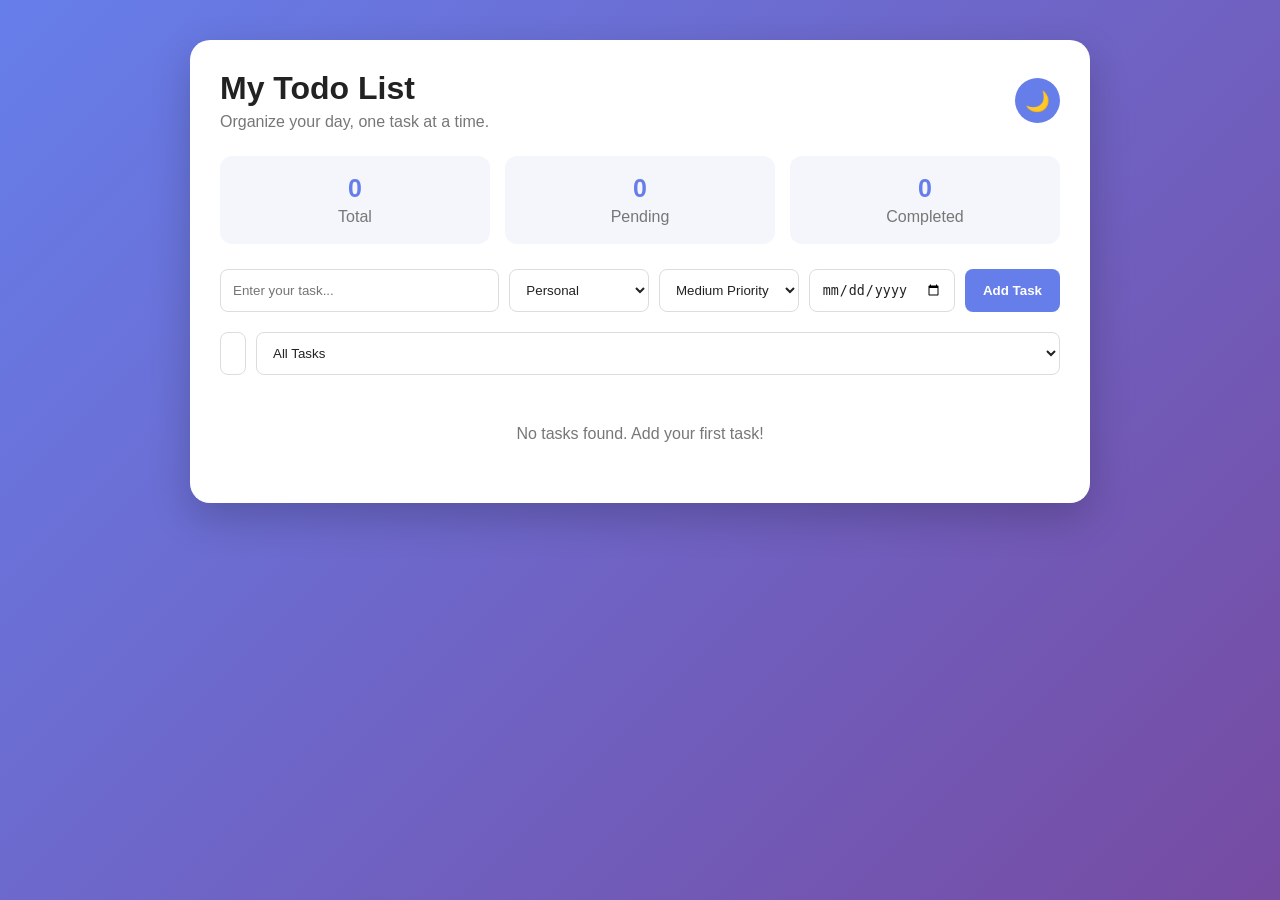
==== Todo.html @ e9f1dc82 "Rename index.html to Todo.html" ====
<!DOCTYPE html>
<html lang="en">
<head>
    <meta charset="UTF-8">
    <meta name="viewport" content="width=device-width, initial-scale=1.0">
    <title>Charu's Todo List</title>
    <link rel="stylesheet" href="style.css">
</head>

<body>

    <div class="app">

        <header>
            <div>
                <h1>My Todo List</h1>
                <p>Organize your day, one task at a time.</p>
            </div>

            <button id="themeBtn" class="theme-btn">🌙</button>
        </header>

        <!-- Statistics -->
        <div class="stats">
            <div class="stat-card">
                <h3 id="totalCount">0</h3>
                <p>Total</p>
            </div>

            <div class="stat-card">
                <h3 id="pendingCount">0</h3>
                <p>Pending</p>
            </div>

            <div class="stat-card">
                <h3 id="completedCount">0</h3>
                <p>Completed</p>
            </div>
        </div>

        <!-- Add Task -->
        <div class="task-form">

            <input
                type="text"
                id="taskInput"
                placeholder="Enter your task..."
                maxlength="100"
            >

            <select id="categoryInput">
                <option value="Personal">Personal</option>
                <option value="Work">Work</option>
                <option value="Study">Study</option>
                <option value="Other">Other</option>
            </select>

            <select id="priorityInput">
                <option value="Low">Low Priority</option>
                <option value="Medium" selected>Medium Priority</option>
                <option value="High">High Priority</option>
            </select>

            <input type="date" id="dateInput">

            <button id="addBtn">Add Task</button>

        </div>

        <!-- Search and Filter -->
        <div class="controls">

            <input
                type="text"
                id="searchInput"
                placeholder="🔎 Search tasks..."
            >

            <select id="filterInput">
                <option value="all">All Tasks</option>
                <option value="pending">Pending</option>
                <option value="completed">Completed</option>
                <option value="high">High Priority</option>
            </select>

        </div>

        <!-- Task List -->
        <div id="emptyMessage" class="empty-message">
            No tasks found. Add your first task!
        </div>

        <ul id="taskList"></ul>

    </div>

    <script src="script.js"></script>

</body>
</html>
---- style.css ----
* {
    margin: 0;
    padding: 0;
    box-sizing: border-box;
}

:root {
    --primary: #667eea;
    --secondary: #764ba2;
    --bg: #f4f6fb;
    --card: #ffffff;
    --text: #222222;
    --muted: #777777;
    --border: #dddddd;
    --danger: #e74c3c;
    --success: #27ae60;
}

body.dark {
    --bg: #181a20;
    --card: #242730;
    --text: #ffffff;
    --muted: #b8b8b8;
    --border: #444444;
}

body {
    font-family: Arial, sans-serif;
    background: linear-gradient(135deg, var(--primary), var(--secondary));
    min-height: 100vh;
    padding: 40px 15px;
    color: var(--text);
}

.app {
    width: 100%;
    max-width: 900px;
    margin: auto;
    background: var(--card);
    padding: 30px;
    border-radius: 20px;
    box-shadow: 0 15px 40px rgba(0, 0, 0, 0.2);
}

header {
    display: flex;
    justify-content: space-between;
    align-items: center;
    margin-bottom: 25px;
}

header h1 {
    font-size: 32px;
    margin-bottom: 6px;
}

header p {
    color: var(--muted);
}

.theme-btn {
    width: 45px;
    height: 45px;
    border: none;
    border-radius: 50%;
    background: var(--primary);
    color: white;
    cursor: pointer;
    font-size: 20px;
}

/* Statistics */

.stats {
    display: grid;
    grid-template-columns: repeat(3, 1fr);
    gap: 15px;
    margin-bottom: 25px;
}

.stat-card {
    background: var(--bg);
    padding: 18px;
    border-radius: 12px;
    text-align: center;
}

.stat-card h3 {
    font-size: 25px;
    color: var(--primary);
}

.stat-card p {
    color: var(--muted);
    margin-top: 5px;
}

/* Form */

.task-form {
    display: grid;
    grid-template-columns: 2fr 1fr 1fr 1fr auto;
    gap: 10px;
    margin-bottom: 20px;
}

input,
select {
    width: 100%;
    padding: 12px;
    border: 1px solid var(--border);
    border-radius: 8px;
    background: var(--card);
    color: var(--text);
    outline: none;
}

input:focus,
select:focus {
    border-color: var(--primary);
}

#addBtn {
    padding: 12px 18px;
    border: none;
    border-radius: 8px;
    background: var(--primary);
    color: white;
    cursor: pointer;
    font-weight: bold;
}

#addBtn:hover {
    opacity: 0.9;
}

/* Search */

.controls {
    display: flex;
    gap: 10px;
    margin-bottom: 20px;
}

#searchInput {
    flex: 1;
}

/* Tasks */

#taskList {
    list-style: none;
}

.task-item {
    display: flex;
    align-items: center;
    justify-content: space-between;
    gap: 15px;
    padding: 15px;
    margin-bottom: 12px;
    background: var(--bg);
    border-radius: 12px;
    border-left: 5px solid var(--primary);
}

.task-main {
    flex: 1;
}

.task-title {
    font-size: 17px;
    font-weight: bold;
    margin-bottom: 8px;
}

.task-item.completed .task-title {
    text-decoration: line-through;
    color: var(--muted);
}

.task-details {
    display: flex;
    flex-wrap: wrap;
    gap: 8px;
}

.badge {
    padding: 4px 9px;
    border-radius: 20px;
    font-size: 12px;
    background: #e8e8e8;
    color: #333;
}

.priority-high {
    background: #ffd6d6;
    color: #c0392b;
}

.priority-medium {
    background: #fff0c2;
    color: #8a6500;
}

.priority-low {
    background: #d8f5df;
    color: #1e7e34;
}

.actions {
    display: flex;
    gap: 7px;
}

.actions button {
    border: none;
    padding: 8px 10px;
    border-radius: 7px;
    color: white;
    cursor: pointer;
}

.complete-btn {
    background: var(--success);
}

.edit-btn {
    background: var(--primary);
}

.delete-btn {
    background: var(--danger);
}

.actions button:hover {
    opacity: 0.85;
}

/* Empty */

.empty-message {
    text-align: center;
    padding: 30px;
    color: var(--muted);
}

/* Responsive */

@media (max-width: 800px) {

    .task-form {
        grid-template-columns: 1fr 1fr;
    }

    #taskInput {
        grid-column: 1 / -1;
    }

    #addBtn {
        grid-column: 1 / -1;
    }
}

@media (max-width: 550px) {

    body {
        padding: 15px;
    }

    .app {
        padding: 20px;
    }

    header h1 {
        font-size: 25px;
    }

    .stats {
        grid-template-columns: 1fr;
    }

    .task-form {
        grid-template-columns: 1fr;
    }

    .controls {
        flex-direction: column;
    }

    .task-item {
        flex-direction: column;
        align-items: stretch;
    }

    .actions {
        justify-content: flex-end;
    }
}
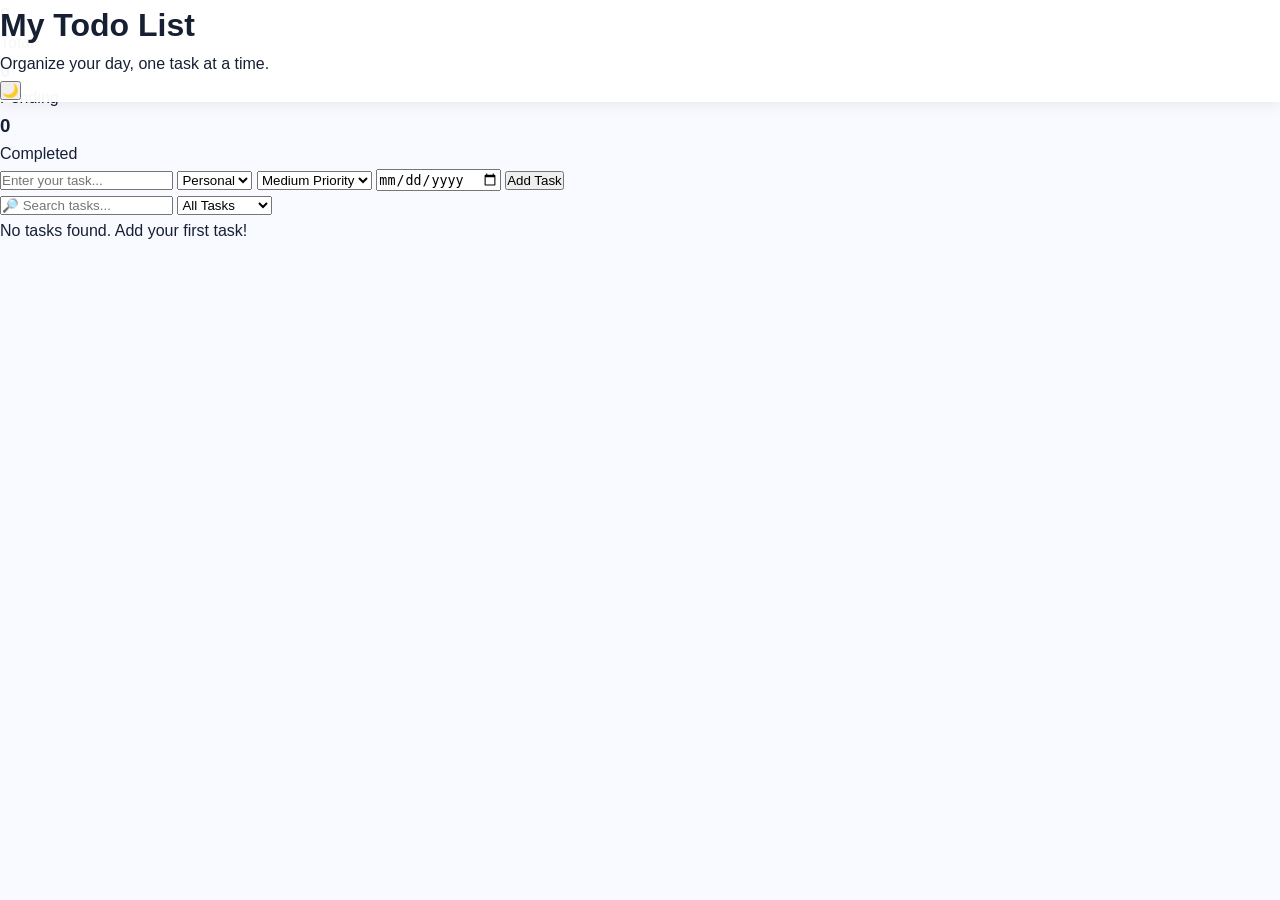
==== commit 6bfe5471: "Add files via upload all task" ====
--- a/Todo.html
+++ b/Todo.html
@@ -98,4 +98,4 @@
     <script src="script.js"></script>
 
 </body>
-</html>
+</html>
--- a/style.css
+++ b/style.css
@@ -1,299 +1,725 @@
+/* =========================
+   GLOBAL STYLES
+========================= */
+
 * {
     margin: 0;
     padding: 0;
     box-sizing: border-box;
-}
-
-:root {
-    --primary: #667eea;
-    --secondary: #764ba2;
-    --bg: #f4f6fb;
-    --card: #ffffff;
-    --text: #222222;
-    --muted: #777777;
-    --border: #dddddd;
-    --danger: #e74c3c;
-    --success: #27ae60;
-}
-
-body.dark {
-    --bg: #181a20;
-    --card: #242730;
-    --text: #ffffff;
-    --muted: #b8b8b8;
-    --border: #444444;
+    scroll-behavior: smooth;
+}
+
+html {
+    scroll-behavior: smooth;
 }
 
 body {
-    font-family: Arial, sans-serif;
-    background: linear-gradient(135deg, var(--primary), var(--secondary));
+    font-family: Arial, Helvetica, sans-serif;
+    background: #f8faff;
+    color: #172033;
+    line-height: 1.6;
+}
+
+a {
+    text-decoration: none;
+    color: inherit;
+}
+
+ul {
+    list-style: none;
+}
+
+section {
+    scroll-margin-top: 80px;
+}
+
+
+/* =========================
+   NAVIGATION
+========================= */
+
+header {
+    position: fixed;
+    top: 0;
+    width: 100%;
+    z-index: 1000;
+    background: rgba(255, 255, 255, 0.96);
+    box-shadow: 0 2px 15px rgba(0, 0, 0, 0.08);
+}
+
+.navbar {
+    max-width: 1150px;
+    margin: auto;
+    height: 75px;
+    padding: 0 25px;
+
+    display: flex;
+    align-items: center;
+    justify-content: space-between;
+}
+
+.logo {
+    font-size: 28px;
+    font-weight: bold;
+    color: #173b8f;
+}
+
+.logo span {
+    color: #4f7cff;
+}
+
+.nav-links {
+    display: flex;
+    gap: 28px;
+}
+
+.nav-links a {
+    font-size: 15px;
+    font-weight: 600;
+    transition: 0.3s;
+}
+
+.nav-links a:hover {
+    color: #3565d4;
+}
+
+.menu-btn {
+    display: none;
+    border: none;
+    background: none;
+    font-size: 28px;
+    cursor: pointer;
+}
+
+
+/* =========================
+   HERO / HOME
+========================= */
+
+.hero {
     min-height: 100vh;
-    padding: 40px 15px;
-    color: var(--text);
-}
-
-.app {
-    width: 100%;
-    max-width: 900px;
+
+    display: flex;
+    align-items: center;
+    justify-content: center;
+
+    text-align: center;
+
+    padding: 120px 25px 70px;
+
+    background:
+        linear-gradient(
+            135deg,
+            #eef4ff,
+            #ffffff,
+            #eaf0ff
+        );
+}
+
+.hero-content {
+    max-width: 750px;
+}
+
+.small-text {
+    color: #4f7cff;
+    font-size: 20px;
+    font-weight: 600;
+    margin-bottom: 10px;
+}
+
+.hero h1 {
+    font-size: 65px;
+    color: #172f72;
+    margin-bottom: 5px;
+}
+
+.hero h2 {
+    font-size: 30px;
+    color: #4f7cff;
+    margin-bottom: 20px;
+}
+
+.hero p {
+    font-size: 18px;
+    color: #596579;
+    max-width: 650px;
     margin: auto;
-    background: var(--card);
-    padding: 30px;
-    border-radius: 20px;
-    box-shadow: 0 15px 40px rgba(0, 0, 0, 0.2);
-}
-
-header {
-    display: flex;
-    justify-content: space-between;
-    align-items: center;
-    margin-bottom: 25px;
-}
-
-header h1 {
-    font-size: 32px;
-    margin-bottom: 6px;
-}
-
-header p {
-    color: var(--muted);
-}
-
-.theme-btn {
-    width: 45px;
-    height: 45px;
-    border: none;
-    border-radius: 50%;
-    background: var(--primary);
+}
+
+
+/* =========================
+   BUTTONS
+========================= */
+
+.hero-buttons {
+    margin-top: 30px;
+
+    display: flex;
+    justify-content: center;
+    gap: 15px;
+    flex-wrap: wrap;
+}
+
+.btn {
+    display: inline-block;
+
+    padding: 13px 28px;
+
+    background: #315dcc;
     color: white;
+
+    border-radius: 8px;
+
+    font-weight: bold;
+
+    border: 2px solid #315dcc;
+
     cursor: pointer;
-    font-size: 20px;
-}
-
-/* Statistics */
-
-.stats {
+
+    transition: 0.3s;
+}
+
+.btn:hover {
+    transform: translateY(-3px);
+    box-shadow: 0 8px 20px rgba(49, 93, 204, 0.25);
+}
+
+.outline-btn {
+    background: transparent;
+    color: #315dcc;
+}
+
+
+/* =========================
+   COMMON SECTION
+========================= */
+
+.section {
+    max-width: 1150px;
+    margin: auto;
+
+    padding: 100px 25px;
+}
+
+.section-title {
+    text-align: center;
+    margin-bottom: 50px;
+}
+
+.section-title p {
+    color: #4f7cff;
+    font-weight: 600;
+    margin-bottom: 5px;
+}
+
+.section-title h2 {
+    font-size: 38px;
+    color: #172f72;
+}
+
+
+/* =========================
+   ABOUT
+========================= */
+
+.about-content {
+    max-width: 850px;
+    margin: auto;
+}
+
+.about-text {
+    background: white;
+
+    padding: 35px;
+
+    border-radius: 15px;
+
+    box-shadow: 0 8px 30px rgba(0, 0, 0, 0.06);
+}
+
+.about-text h3 {
+    color: #173b8f;
+    font-size: 25px;
+    margin-bottom: 18px;
+}
+
+.about-text p {
+    color: #596579;
+    margin-bottom: 15px;
+}
+
+.about-info {
+    margin-top: 25px;
+
     display: grid;
     grid-template-columns: repeat(3, 1fr);
+
     gap: 15px;
+}
+
+.about-info p {
+    background: #f1f5ff;
+    padding: 15px;
+    border-radius: 8px;
+    margin: 0;
+}
+
+
+/* =========================
+   SKILLS
+========================= */
+
+.skills-section {
+    max-width: none;
+    background: #eef3ff;
+}
+
+.skills-section .section-title,
+.skills-container {
+    max-width: 1100px;
+    margin-left: auto;
+    margin-right: auto;
+}
+
+.skills-container {
+    display: grid;
+
+    grid-template-columns:
+        repeat(4, 1fr);
+
+    gap: 20px;
+}
+
+.skill-card {
+    background: white;
+
+    padding: 30px 20px;
+
+    text-align: center;
+
+    border-radius: 15px;
+
+    box-shadow: 0 7px 25px rgba(0, 0, 0, 0.06);
+
+    transition: 0.3s;
+}
+
+.skill-card:hover {
+    transform: translateY(-8px);
+}
+
+.skill-icon {
+    width: 65px;
+    height: 65px;
+
+    margin: 0 auto 15px;
+
+    border-radius: 50%;
+
+    display: flex;
+    align-items: center;
+    justify-content: center;
+
+    background: #315dcc;
+    color: white;
+
+    font-weight: bold;
+    font-size: 14px;
+}
+
+.skill-card h3 {
+    color: #173b8f;
+    margin-bottom: 8px;
+}
+
+.skill-card p {
+    color: #697386;
+    font-size: 14px;
+}
+
+
+/* =========================
+   PROJECTS
+========================= */
+
+.projects-container {
+    display: grid;
+
+    grid-template-columns:
+        repeat(3, 1fr);
+
+    gap: 25px;
+}
+
+.project-card {
+    background: white;
+
+    border-radius: 15px;
+
+    overflow: hidden;
+
+    box-shadow: 0 8px 25px rgba(0, 0, 0, 0.07);
+
+    transition: 0.3s;
+}
+
+.project-card:hover {
+    transform: translateY(-8px);
+}
+
+.project-image {
+    height: 180px;
+
+    display: flex;
+    align-items: center;
+    justify-content: center;
+
+    background:
+        linear-gradient(
+            135deg,
+            #315dcc,
+            #7395ed
+        );
+
+    color: white;
+
+    font-size: 25px;
+    font-weight: bold;
+}
+
+.project-content {
+    padding: 25px;
+}
+
+.project-content h3 {
+    color: #173b8f;
+    margin-bottom: 10px;
+}
+
+.project-content p {
+    color: #697386;
+    font-size: 14px;
+    margin-bottom: 15px;
+}
+
+.project-tags {
+    display: flex;
+    gap: 8px;
+    flex-wrap: wrap;
+}
+
+.project-tags span {
+    padding: 5px 10px;
+
+    border-radius: 20px;
+
+    background: #eaf0ff;
+
+    color: #315dcc;
+
+    font-size: 12px;
+
+    font-weight: bold;
+}
+
+
+/* =========================
+   RESUME
+========================= */
+
+.resume-section {
+    text-align: center;
+    background: #eef3ff;
+    max-width: none;
+}
+
+.resume-section p {
+    color: #697386;
     margin-bottom: 25px;
 }
 
-.stat-card {
-    background: var(--bg);
-    padding: 18px;
-    border-radius: 12px;
+
+/* =========================
+   CONTACT
+========================= */
+
+.contact-section {
+    max-width: 800px;
+}
+
+.contact-form {
+    display: flex;
+    flex-direction: column;
+    gap: 15px;
+}
+
+.contact-form input,
+.contact-form textarea {
+    width: 100%;
+
+    padding: 15px;
+
+    border: 1px solid #d5dbea;
+
+    border-radius: 8px;
+
+    font-family: inherit;
+    font-size: 15px;
+
+    outline: none;
+
+    transition: 0.3s;
+}
+
+.contact-form input:focus,
+.contact-form textarea:focus {
+    border-color: #315dcc;
+
+    box-shadow:
+        0 0 0 3px rgba(49, 93, 204, 0.1);
+}
+
+.contact-form textarea {
+    resize: vertical;
+}
+
+.contact-form button {
+    align-self: flex-start;
+}
+
+
+/* =========================
+   FOOTER
+========================= */
+
+footer {
+    background: #172f72;
+
+    color: white;
+
     text-align: center;
-}
-
-.stat-card h3 {
-    font-size: 25px;
-    color: var(--primary);
-}
-
-.stat-card p {
-    color: var(--muted);
-    margin-top: 5px;
-}
-
-/* Form */
-
-.task-form {
-    display: grid;
-    grid-template-columns: 2fr 1fr 1fr 1fr auto;
-    gap: 10px;
-    margin-bottom: 20px;
-}
-
-input,
-select {
-    width: 100%;
-    padding: 12px;
-    border: 1px solid var(--border);
+
+    padding: 30px 20px;
+}
+
+footer p {
+    margin: 5px 0;
+    font-size: 14px;
+}
+
+
+/* =========================
+   RESPONSIVE DESIGN
+========================= */
+
+@media (max-width: 900px) {
+
+    .skills-container {
+        grid-template-columns:
+            repeat(2, 1fr);
+    }
+
+    .projects-container {
+        grid-template-columns:
+            repeat(2, 1fr);
+    }
+
+    .about-info {
+        grid-template-columns: 1fr;
+    }
+
+    .hero h1 {
+        font-size: 52px;
+    }
+}
+
+
+@media (max-width: 700px) {
+
+    .navbar {
+        position: relative;
+    }
+
+    .nav-links {
+        position: absolute;
+
+        top: 75px;
+        left: 0;
+
+        width: 100%;
+
+        background: white;
+
+        flex-direction: column;
+
+        align-items: center;
+
+        padding: 20px 0;
+
+        gap: 18px;
+
+        display: none;
+
+        box-shadow: 0 8px 15px rgba(0, 0, 0, 0.08);
+    }
+
+    .nav-links.active {
+        display: flex;
+    }
+
+    .menu-btn {
+        display: block;
+    }
+
+    .hero h1 {
+        font-size: 43px;
+    }
+
+    .hero h2 {
+        font-size: 25px;
+    }
+
+    .hero p {
+        font-size: 16px;
+    }
+
+    .section {
+        padding: 80px 20px;
+    }
+
+    .section-title h2 {
+        font-size: 32px;
+    }
+
+    .skills-container,
+    .projects-container {
+        grid-template-columns: 1fr;
+    }
+
+    .about-text {
+        padding: 25px;
+    }
+}
+
+
+@media (max-width: 450px) {
+
+    .hero h1 {
+        font-size: 36px;
+    }
+
+    .hero h2 {
+        font-size: 22px;
+    }
+
+    .btn {
+        width: 100%;
+        text-align: center;
+    }
+
+    .hero-buttons {
+        flex-direction: column;
+    }
+}
+/* =========================
+   PROFILE PHOTO
+========================= */
+
+.profile-photo {
+    width: 180px;
+    height: 180px;
+
+    object-fit: cover;
+
+    border-radius: 50%;
+
+    border: 5px solid white;
+
+    box-shadow: 0 10px 30px rgba(0, 0, 0, 0.15);
+
+    margin-bottom: 25px;
+
+    transition: 0.3s;
+}
+
+.profile-photo:hover {
+    transform: scale(1.05);
+}
+
+/* =========================
+   SOCIAL LINKS
+========================= */
+
+.social-links {
+    display: flex;
+    justify-content: center;
+    gap: 15px;
+    margin-bottom: 30px;
+    flex-wrap: wrap;
+}
+
+.social-btn {
+    display: inline-block;
+    padding: 11px 25px;
+
+    border: 2px solid #315dcc;
     border-radius: 8px;
-    background: var(--card);
-    color: var(--text);
-    outline: none;
-}
-
-input:focus,
-select:focus {
-    border-color: var(--primary);
-}
-
-#addBtn {
-    padding: 12px 18px;
-    border: none;
-    border-radius: 8px;
-    background: var(--primary);
+
+    color: #315dcc;
+    background: white;
+
+    font-weight: bold;
+
+    transition: 0.3s;
+}
+
+.social-btn:hover {
+    background: #315dcc;
     color: white;
-    cursor: pointer;
+    transform: translateY(-3px);
+}
+
+/* =========================
+   PROJECT BUTTON
+========================= */
+
+.project-btn {
+    display: inline-block;
+
+    margin-top: 18px;
+
+    padding: 9px 18px;
+
+    background: #315dcc;
+    color: white;
+
+    border-radius: 6px;
+
+    font-size: 13px;
     font-weight: bold;
-}
-
-#addBtn:hover {
-    opacity: 0.9;
-}
-
-/* Search */
-
-.controls {
-    display: flex;
-    gap: 10px;
-    margin-bottom: 20px;
-}
-
-#searchInput {
-    flex: 1;
-}
-
-/* Tasks */
-
-#taskList {
-    list-style: none;
-}
-
-.task-item {
-    display: flex;
-    align-items: center;
-    justify-content: space-between;
-    gap: 15px;
-    padding: 15px;
-    margin-bottom: 12px;
-    background: var(--bg);
-    border-radius: 12px;
-    border-left: 5px solid var(--primary);
-}
-
-.task-main {
-    flex: 1;
-}
-
-.task-title {
-    font-size: 17px;
-    font-weight: bold;
-    margin-bottom: 8px;
-}
-
-.task-item.completed .task-title {
-    text-decoration: line-through;
-    color: var(--muted);
-}
-
-.task-details {
-    display: flex;
-    flex-wrap: wrap;
-    gap: 8px;
-}
-
-.badge {
-    padding: 4px 9px;
-    border-radius: 20px;
-    font-size: 12px;
-    background: #e8e8e8;
-    color: #333;
-}
-
-.priority-high {
-    background: #ffd6d6;
-    color: #c0392b;
-}
-
-.priority-medium {
-    background: #fff0c2;
-    color: #8a6500;
-}
-
-.priority-low {
-    background: #d8f5df;
-    color: #1e7e34;
-}
-
-.actions {
-    display: flex;
-    gap: 7px;
-}
-
-.actions button {
-    border: none;
-    padding: 8px 10px;
-    border-radius: 7px;
-    color: white;
-    cursor: pointer;
-}
-
-.complete-btn {
-    background: var(--success);
-}
-
-.edit-btn {
-    background: var(--primary);
-}
-
-.delete-btn {
-    background: var(--danger);
-}
-
-.actions button:hover {
-    opacity: 0.85;
-}
-
-/* Empty */
-
-.empty-message {
+
+    transition: 0.3s;
+}
+
+.project-btn:hover {
+    background: #173b8f;
+    transform: translateY(-2px);
+}
+
+/* =========================
+   CONTACT INFORMATION
+========================= */
+
+.contact-info {
     text-align: center;
-    padding: 30px;
-    color: var(--muted);
-}
-
-/* Responsive */
-
-@media (max-width: 800px) {
-
-    .task-form {
-        grid-template-columns: 1fr 1fr;
-    }
-
-    #taskInput {
-        grid-column: 1 / -1;
-    }
-
-    #addBtn {
-        grid-column: 1 / -1;
-    }
-}
-
-@media (max-width: 550px) {
-
-    body {
-        padding: 15px;
-    }
-
-    .app {
-        padding: 20px;
-    }
-
-    header h1 {
-        font-size: 25px;
-    }
-
-    .stats {
-        grid-template-columns: 1fr;
-    }
-
-    .task-form {
-        grid-template-columns: 1fr;
-    }
-
-    .controls {
-        flex-direction: column;
-    }
-
-    .task-item {
-        flex-direction: column;
-        align-items: stretch;
-    }
-
-    .actions {
-        justify-content: flex-end;
-    }
+    margin-bottom: 30px;
+}
+
+.contact-info p {
+    margin: 8px 0;
+    color: #596579;
+}
+
+.contact-info strong {
+    color: #173b8f;
 }
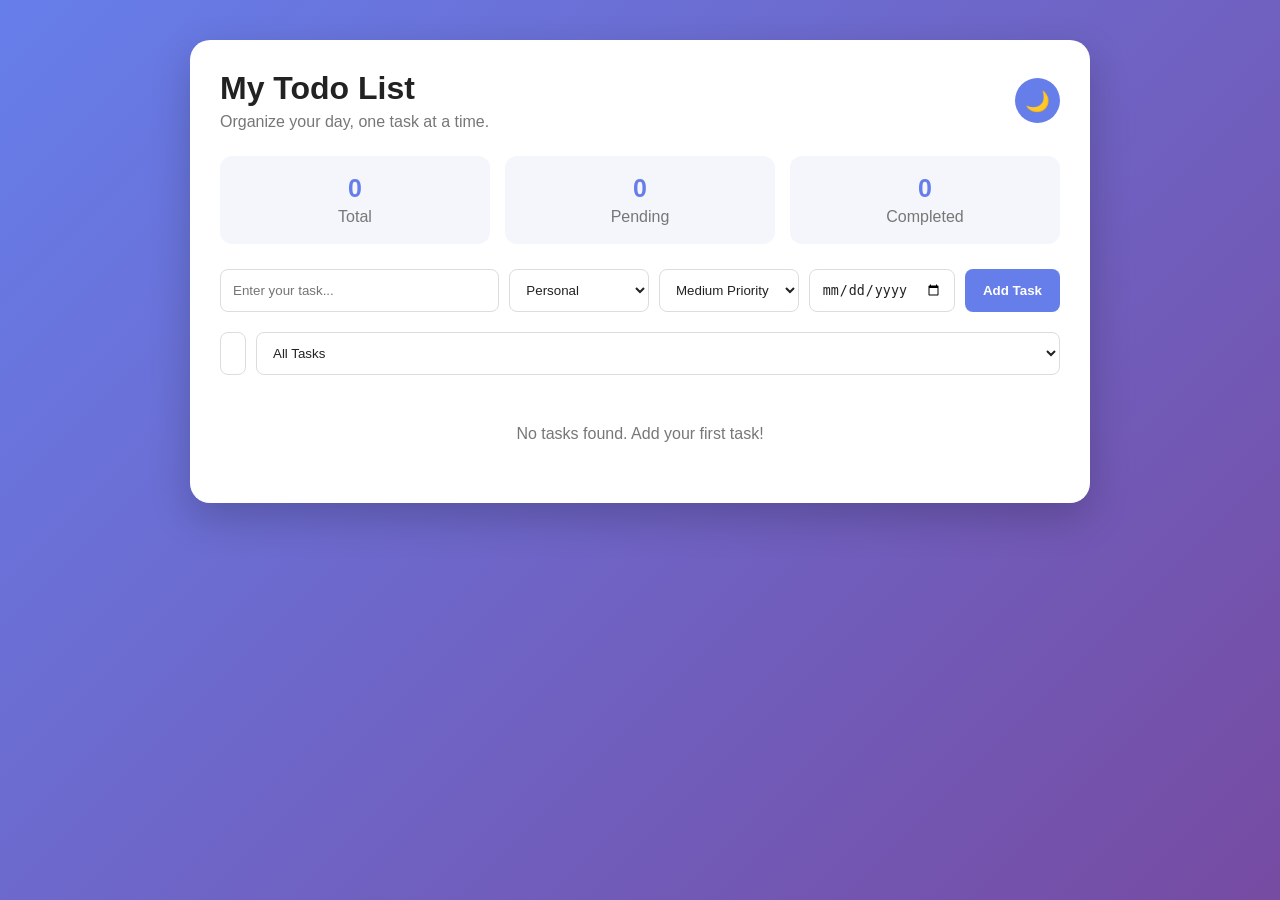
==== commit c45ae058: "Update Todo.html" ====
--- a/Todo.html
+++ b/Todo.html
@@ -5,7 +5,7 @@
     <meta charset="UTF-8">
     <meta name="viewport" content="width=device-width, initial-scale=1.0">
     <title>Charu's Todo List</title>
-    <link rel="stylesheet" href="style.css">
+    <link rel="stylesheet" href="Todo.css">
 </head>
 
 <body>
@@ -95,7 +95,7 @@
 
     </div>
 
-    <script src="script.js"></script>
+    <script src="Todo.js"></script>
 
 </body>
-</html>+</html>
--- a/Todo.css
+++ b/Todo.css
@@ -0,0 +1,299 @@
+* {
+    margin: 0;
+    padding: 0;
+    box-sizing: border-box;
+}
+
+:root {
+    --primary: #667eea;
+    --secondary: #764ba2;
+    --bg: #f4f6fb;
+    --card: #ffffff;
+    --text: #222222;
+    --muted: #777777;
+    --border: #dddddd;
+    --danger: #e74c3c;
+    --success: #27ae60;
+}
+
+body.dark {
+    --bg: #181a20;
+    --card: #242730;
+    --text: #ffffff;
+    --muted: #b8b8b8;
+    --border: #444444;
+}
+
+body {
+    font-family: Arial, sans-serif;
+    background: linear-gradient(135deg, var(--primary), var(--secondary));
+    min-height: 100vh;
+    padding: 40px 15px;
+    color: var(--text);
+}
+
+.app {
+    width: 100%;
+    max-width: 900px;
+    margin: auto;
+    background: var(--card);
+    padding: 30px;
+    border-radius: 20px;
+    box-shadow: 0 15px 40px rgba(0, 0, 0, 0.2);
+}
+
+header {
+    display: flex;
+    justify-content: space-between;
+    align-items: center;
+    margin-bottom: 25px;
+}
+
+header h1 {
+    font-size: 32px;
+    margin-bottom: 6px;
+}
+
+header p {
+    color: var(--muted);
+}
+
+.theme-btn {
+    width: 45px;
+    height: 45px;
+    border: none;
+    border-radius: 50%;
+    background: var(--primary);
+    color: white;
+    cursor: pointer;
+    font-size: 20px;
+}
+
+/* Statistics */
+
+.stats {
+    display: grid;
+    grid-template-columns: repeat(3, 1fr);
+    gap: 15px;
+    margin-bottom: 25px;
+}
+
+.stat-card {
+    background: var(--bg);
+    padding: 18px;
+    border-radius: 12px;
+    text-align: center;
+}
+
+.stat-card h3 {
+    font-size: 25px;
+    color: var(--primary);
+}
+
+.stat-card p {
+    color: var(--muted);
+    margin-top: 5px;
+}
+
+/* Form */
+
+.task-form {
+    display: grid;
+    grid-template-columns: 2fr 1fr 1fr 1fr auto;
+    gap: 10px;
+    margin-bottom: 20px;
+}
+
+input,
+select {
+    width: 100%;
+    padding: 12px;
+    border: 1px solid var(--border);
+    border-radius: 8px;
+    background: var(--card);
+    color: var(--text);
+    outline: none;
+}
+
+input:focus,
+select:focus {
+    border-color: var(--primary);
+}
+
+#addBtn {
+    padding: 12px 18px;
+    border: none;
+    border-radius: 8px;
+    background: var(--primary);
+    color: white;
+    cursor: pointer;
+    font-weight: bold;
+}
+
+#addBtn:hover {
+    opacity: 0.9;
+}
+
+/* Search */
+
+.controls {
+    display: flex;
+    gap: 10px;
+    margin-bottom: 20px;
+}
+
+#searchInput {
+    flex: 1;
+}
+
+/* Tasks */
+
+#taskList {
+    list-style: none;
+}
+
+.task-item {
+    display: flex;
+    align-items: center;
+    justify-content: space-between;
+    gap: 15px;
+    padding: 15px;
+    margin-bottom: 12px;
+    background: var(--bg);
+    border-radius: 12px;
+    border-left: 5px solid var(--primary);
+}
+
+.task-main {
+    flex: 1;
+}
+
+.task-title {
+    font-size: 17px;
+    font-weight: bold;
+    margin-bottom: 8px;
+}
+
+.task-item.completed .task-title {
+    text-decoration: line-through;
+    color: var(--muted);
+}
+
+.task-details {
+    display: flex;
+    flex-wrap: wrap;
+    gap: 8px;
+}
+
+.badge {
+    padding: 4px 9px;
+    border-radius: 20px;
+    font-size: 12px;
+    background: #e8e8e8;
+    color: #333;
+}
+
+.priority-high {
+    background: #ffd6d6;
+    color: #c0392b;
+}
+
+.priority-medium {
+    background: #fff0c2;
+    color: #8a6500;
+}
+
+.priority-low {
+    background: #d8f5df;
+    color: #1e7e34;
+}
+
+.actions {
+    display: flex;
+    gap: 7px;
+}
+
+.actions button {
+    border: none;
+    padding: 8px 10px;
+    border-radius: 7px;
+    color: white;
+    cursor: pointer;
+}
+
+.complete-btn {
+    background: var(--success);
+}
+
+.edit-btn {
+    background: var(--primary);
+}
+
+.delete-btn {
+    background: var(--danger);
+}
+
+.actions button:hover {
+    opacity: 0.85;
+}
+
+/* Empty */
+
+.empty-message {
+    text-align: center;
+    padding: 30px;
+    color: var(--muted);
+}
+
+/* Responsive */
+
+@media (max-width: 800px) {
+
+    .task-form {
+        grid-template-columns: 1fr 1fr;
+    }
+
+    #taskInput {
+        grid-column: 1 / -1;
+    }
+
+    #addBtn {
+        grid-column: 1 / -1;
+    }
+}
+
+@media (max-width: 550px) {
+
+    body {
+        padding: 15px;
+    }
+
+    .app {
+        padding: 20px;
+    }
+
+    header h1 {
+        font-size: 25px;
+    }
+
+    .stats {
+        grid-template-columns: 1fr;
+    }
+
+    .task-form {
+        grid-template-columns: 1fr;
+    }
+
+    .controls {
+        flex-direction: column;
+    }
+
+    .task-item {
+        flex-direction: column;
+        align-items: stretch;
+    }
+
+    .actions {
+        justify-content: flex-end;
+    }
+}
